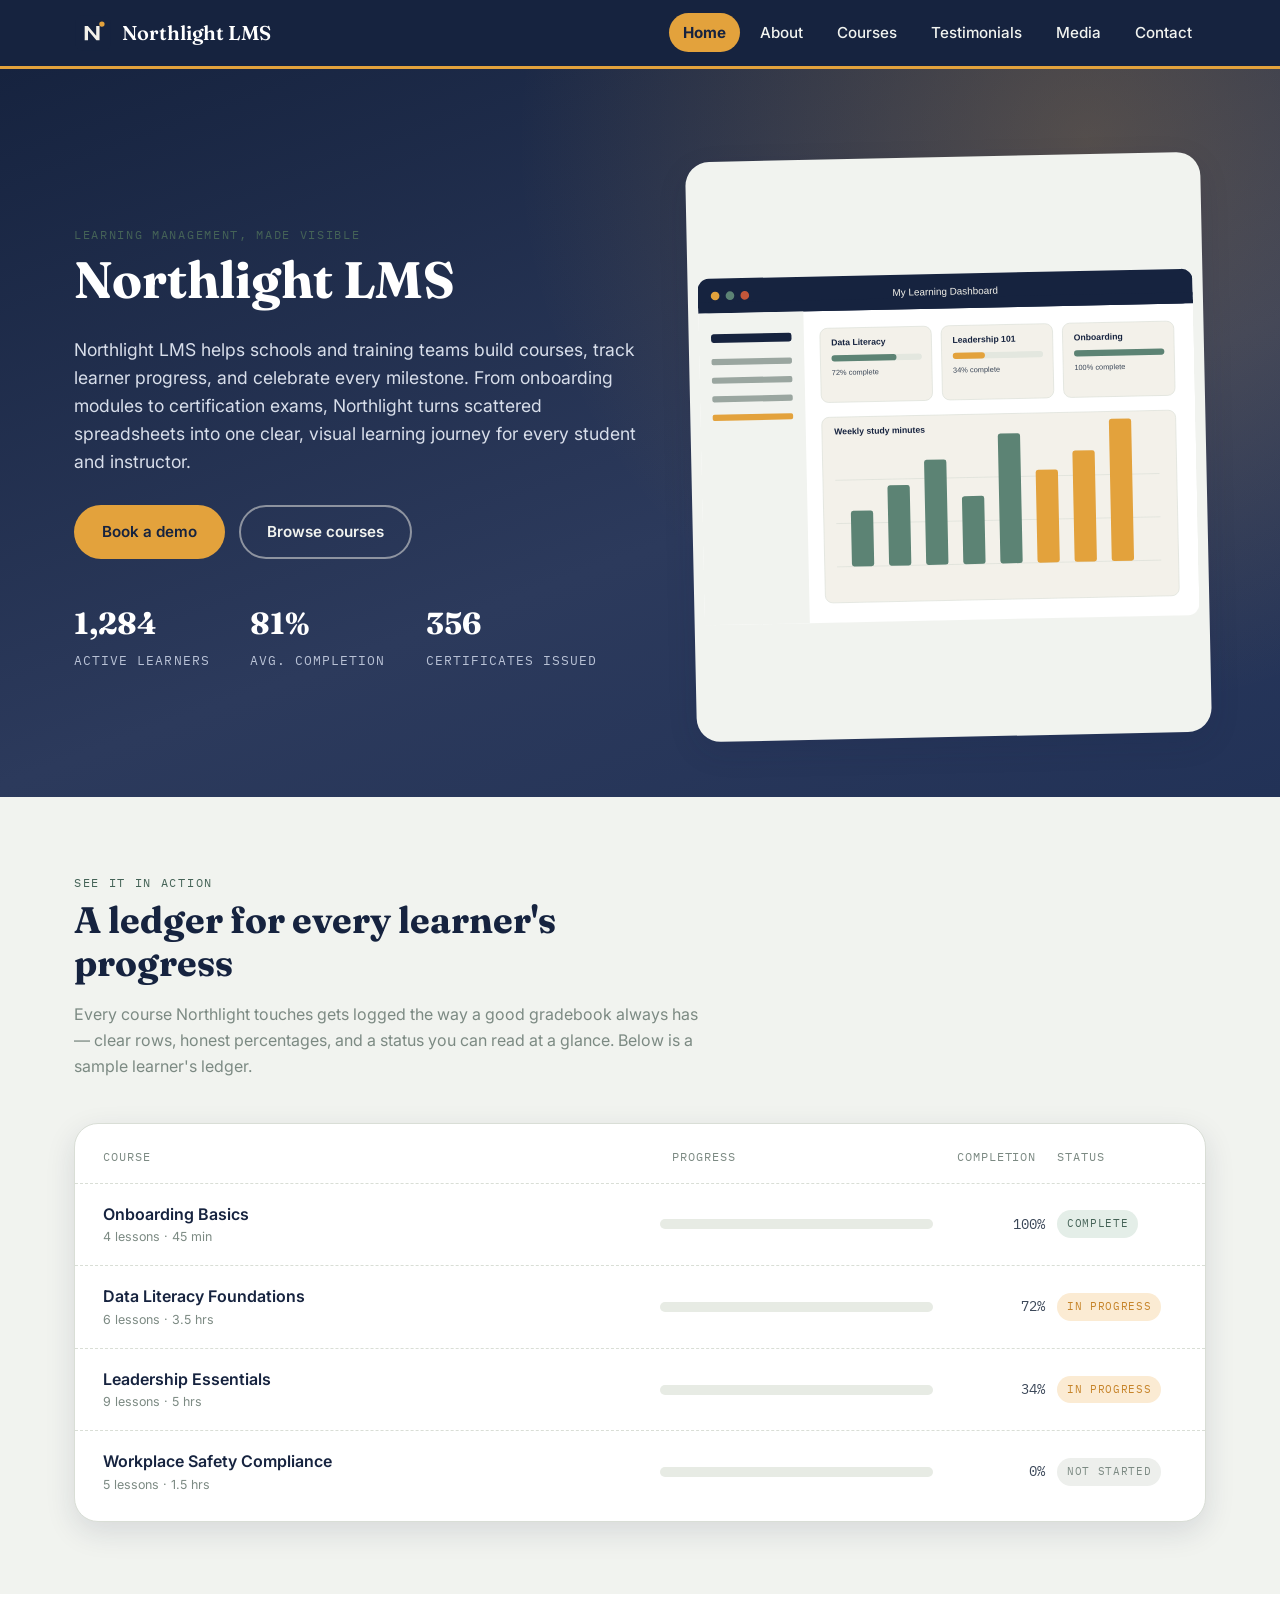
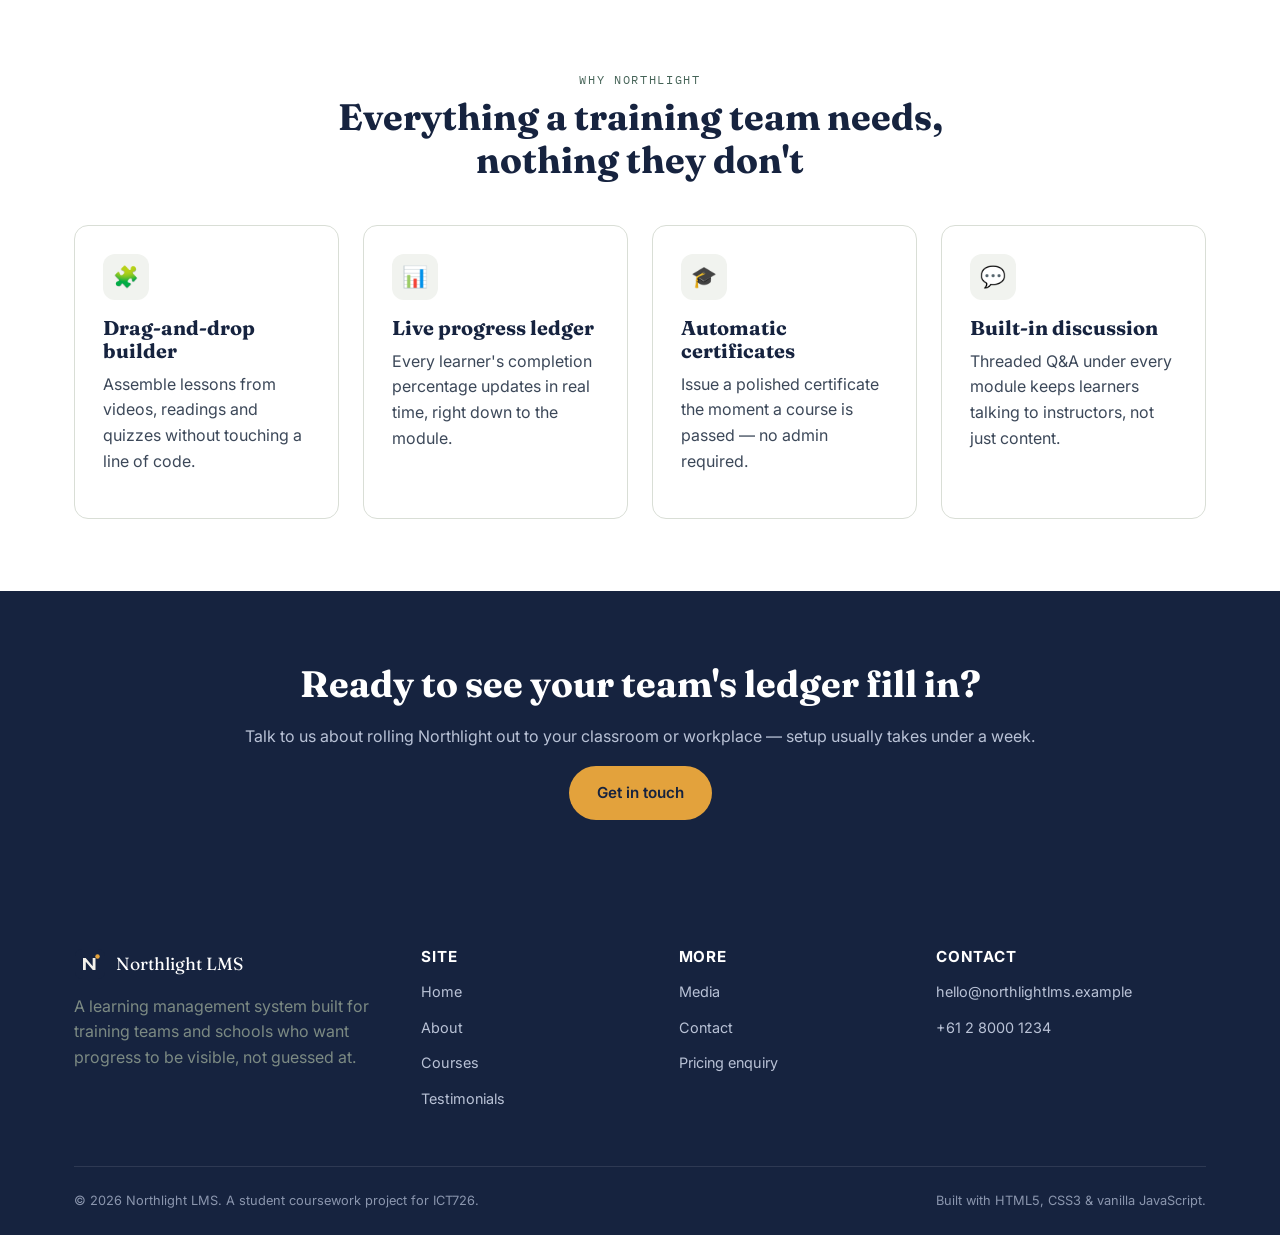
==== index.html @ 41a7d814 "Added my project learning management system" ====
<!DOCTYPE html>
<html lang="en">
<head>
<meta charset="UTF-8">
<meta name="viewport" content="width=device-width, initial-scale=1.0">
<title>Northlight LMS — Learning Management System for Teams &amp; Schools</title>
<meta name="description" content="Northlight LMS helps schools and training teams build courses, track learner progress and celebrate every milestone in one clear, visual dashboard.">
<link rel="preconnect" href="https://fonts.googleapis.com">
<link rel="preconnect" href="https://fonts.gstatic.com" crossorigin>
<link href="https://fonts.googleapis.com/css2?family=Fraunces:opsz,wght@9..144,400;9..144,600;9..144,700&family=Inter:wght@400;500;600;700&family=IBM+Plex+Mono:wght@400;500&display=swap" rel="stylesheet">
<link rel="stylesheet" href="css/main.css">
<link rel="stylesheet" href="css/responsive.css">
<link rel="icon" href="images/logo.svg" type="image/svg+xml">
</head>
<body>
<a class="skip-link" href="#main">Skip to main content</a>

<header class="site-header">
  <div class="nav-wrap">
    <a class="brand" href="index.html">
      <img src="images/logo.svg" alt="" width="38" height="38">
      <span class="brand-name">Northlight LMS</span>
    </a>
    <button class="nav-toggle" aria-expanded="false" aria-controls="main-nav" aria-label="Toggle navigation menu">
      <span></span><span></span><span></span>
    </button>
    <nav class="main-nav" id="main-nav" aria-label="Primary">
      <ul>
        <li><a href="index.html" aria-current="page">Home</a></li>
        <li><a href="about.html">About</a></li>
        <li><a href="courses.html">Courses</a></li>
        <li><a href="testimonials.html">Testimonials</a></li>
        <li><a href="media.html">Media</a></li>
        <li><a href="contact.html">Contact</a></li>
      </ul>
    </nav>
  </div>
</header>

<main id="main">

  <!-- ============ HERO ============ -->
  <section class="hero">
    <div class="container">
      <div class="hero-copy">
        <span class="eyebrow">Learning management, made visible</span>
        <h1>Northlight LMS</h1>
        <p class="lede">Northlight LMS helps schools and training teams build courses, track learner progress, and celebrate every milestone. From onboarding modules to certification exams, Northlight turns scattered spreadsheets into one clear, visual learning journey for every student and instructor.</p>
        <div class="hero-actions">
          <a href="contact.html" class="btn btn-primary">Book a demo</a>
          <a href="courses.html" class="btn btn-ghost">Browse courses</a>
        </div>
        <div class="stat-row">
          <div class="stat"><b>1,284</b><span>Active learners</span></div>
          <div class="stat"><b>81%</b><span>Avg. completion</span></div>
          <div class="stat"><b>356</b><span>Certificates issued</span></div>
        </div>
      </div>
      <div class="hero-art">
        <img src="images/mockup-dashboard.svg" alt="Northlight dashboard showing three course progress cards and a weekly study-minutes chart" width="800" height="560" loading="eager">
      </div>
    </div>
  </section>

  <!-- ============ PROGRESS LEDGER (signature element) ============ -->
  <section aria-labelledby="ledger-heading">
    <div class="container">
      <div class="section-head left">
        <span class="eyebrow">See it in action</span>
        <h2 id="ledger-heading">A ledger for every learner's progress</h2>
        <p class="muted">Every course Northlight touches gets logged the way a good gradebook always has — clear rows, honest percentages, and a status you can read at a glance. Below is a sample learner's ledger.</p>
      </div>

      <div class="ledger" role="table" aria-label="Sample learner progress ledger">
        <div class="ledger-head" role="row">
          <span role="columnheader">Course</span>
          <span role="columnheader">Progress</span>
          <span role="columnheader">Completion</span>
          <span role="columnheader">Status</span>
        </div>

        <div class="ledger-row" role="row">
          <span class="course-name" role="cell">Onboarding Basics<small>4 lessons · 45 min</small></span>
          <span class="bar-track" role="cell"><span class="bar-fill" data-value="100" style="width:100%"></span></span>
          <span class="pct" role="cell">100%</span>
          <span class="status-pill done" role="cell">Complete</span>
        </div>

        <div class="ledger-row" role="row">
          <span class="course-name" role="cell">Data Literacy Foundations<small>6 lessons · 3.5 hrs</small></span>
          <span class="bar-track" role="cell"><span class="bar-fill" data-value="72" style="width:72%"></span></span>
          <span class="pct" role="cell">72%</span>
          <span class="status-pill progress" role="cell">In progress</span>
        </div>

        <div class="ledger-row" role="row">
          <span class="course-name" role="cell">Leadership Essentials<small>9 lessons · 5 hrs</small></span>
          <span class="bar-track" role="cell"><span class="bar-fill amber" data-value="34" style="width:34%"></span></span>
          <span class="pct" role="cell">34%</span>
          <span class="status-pill progress" role="cell">In progress</span>
        </div>

        <div class="ledger-row" role="row">
          <span class="course-name" role="cell">Workplace Safety Compliance<small>5 lessons · 1.5 hrs</small></span>
          <span class="bar-track" role="cell"><span class="bar-fill" data-value="0" style="width:0%"></span></span>
          <span class="pct" role="cell">0%</span>
          <span class="status-pill todo" role="cell">Not started</span>
        </div>
      </div>
    </div>
  </section>

  <!-- ============ FEATURES ============ -->
  <section class="section-alt" aria-labelledby="features-heading">
    <div class="container">
      <div class="section-head">
        <span class="eyebrow">Why Northlight</span>
        <h2 id="features-heading">Everything a training team needs, nothing they don't</h2>
      </div>
      <div class="grid grid-4">
        <div class="card">
          <div class="icon" aria-hidden="true">🧩</div>
          <h3>Drag-and-drop builder</h3>
          <p>Assemble lessons from videos, readings and quizzes without touching a line of code.</p>
        </div>
        <div class="card">
          <div class="icon" aria-hidden="true">📊</div>
          <h3>Live progress ledger</h3>
          <p>Every learner's completion percentage updates in real time, right down to the module.</p>
        </div>
        <div class="card">
          <div class="icon" aria-hidden="true">🎓</div>
          <h3>Automatic certificates</h3>
          <p>Issue a polished certificate the moment a course is passed — no admin required.</p>
        </div>
        <div class="card">
          <div class="icon" aria-hidden="true">💬</div>
          <h3>Built-in discussion</h3>
          <p>Threaded Q&amp;A under every module keeps learners talking to instructors, not just content.</p>
        </div>
      </div>
    </div>
  </section>

  <!-- ============ CTA STRIP ============ -->
  <section class="section-dark" aria-labelledby="cta-heading">
    <div class="container center">
      <h2 id="cta-heading">Ready to see your team's ledger fill in?</h2>
      <p class="muted">Talk to us about rolling Northlight out to your classroom or workplace — setup usually takes under a week.</p>
      <a href="contact.html" class="btn btn-primary">Get in touch</a>
    </div>
  </section>

</main>

<footer class="site-footer">
  <div class="container">
    <div class="footer-grid">
      <div>
        <div class="footer-brand">
          <img src="images/logo.svg" alt="" width="32" height="32">
          <span>Northlight LMS</span>
        </div>
        <p class="muted">A learning management system built for training teams and schools who want progress to be visible, not guessed at.</p>
      </div>
      <div>
        <h4>Site</h4>
        <ul>
          <li><a href="index.html">Home</a></li>
          <li><a href="about.html">About</a></li>
          <li><a href="courses.html">Courses</a></li>
          <li><a href="testimonials.html">Testimonials</a></li>
        </ul>
      </div>
      <div>
        <h4>More</h4>
        <ul>
          <li><a href="media.html">Media</a></li>
          <li><a href="contact.html">Contact</a></li>
          <li><a href="courses.html">Pricing enquiry</a></li>
        </ul>
      </div>
      <div>
        <h4>Contact</h4>
        <ul>
          <li><a href="mailto:hello@northlightlms.example">hello@northlightlms.example</a></li>
          <li><a href="tel:+61280001234">+61 2 8000 1234</a></li>
        </ul>
      </div>
    </div>
    <div class="footer-bottom">
      <span>© <span id="current-year">2026</span> Northlight LMS. A student coursework project for ICT726.</span>
      <span>Built with HTML5, CSS3 &amp; vanilla JavaScript.</span>
    </div>
  </div>
</footer>

<script src="js/main.js"></script>
</body>
</html>
---- css/main.css ----
/* =========================================================
   Northlight LMS — main.css
   Design tokens
   ========================================================= */
:root{
  --ink:      #16233F;
  --ink-soft: #2C3A5C;
  --paper:    #F1F3EF;
  --surface:  #FFFFFF;
  --amber:    #E3A23C;
  --amber-dark:#C6842A;
  --sage:     #5C8374;
  --sage-dark:#456357;
  --slate:    #3C4859;
  --muted:    #7C8A83;
  --line:     #D9DED6;
  --coral:    #C4573A;
  --radius-s: 8px;
  --radius-m: 14px;
  --radius-l: 24px;
  --shadow-s: 0 2px 8px rgba(22,35,63,0.08);
  --shadow-m: 0 10px 30px rgba(22,35,63,0.12);
  --maxw: 1180px;
  --font-display: 'Fraunces', Georgia, serif;
  --font-body: 'Inter', Arial, sans-serif;
  --font-mono: 'IBM Plex Mono', 'Courier New', monospace;
}

*,*::before,*::after{ box-sizing:border-box; }
html{ scroll-behavior:smooth; }
body{
  margin:0;
  font-family:var(--font-body);
  color:var(--slate);
  background:var(--paper);
  line-height:1.6;
  -webkit-font-smoothing:antialiased;
}
img{ max-width:100%; display:block; }
a{ color:inherit; }
h1,h2,h3,h4{
  font-family:var(--font-display);
  color:var(--ink);
  line-height:1.15;
  margin:0 0 .5em;
}
h1{ font-size:clamp(2.2rem,4vw,3.4rem); }
h2{ font-size:clamp(1.6rem,3vw,2.3rem); }
h3{ font-size:1.25rem; }
p{ margin:0 0 1em; }
.eyebrow{
  font-family:var(--font-mono);
  text-transform:uppercase;
  letter-spacing:.14em;
  font-size:.75rem;
  color:var(--sage-dark);
  display:inline-block;
  margin-bottom:.6em;
}
.container{ max-width:var(--maxw); margin:0 auto; padding:0 24px; }
section{ padding:72px 0; }
.section-tight{ padding:48px 0; }

/* Skip link */
.skip-link{
  position:absolute; left:-999px; top:0; background:var(--ink); color:#fff;
  padding:10px 18px; z-index:200; border-radius:0 0 8px 0;
}
.skip-link:focus{ left:0; }

/* Buttons */
.btn{
  display:inline-flex; align-items:center; gap:.5em;
  font-family:var(--font-body); font-weight:600; font-size:.95rem;
  padding:13px 26px; border-radius:999px; border:2px solid transparent;
  cursor:pointer; text-decoration:none; transition:transform .18s ease, box-shadow .18s ease, background .18s ease;
}
.btn:focus-visible{ outline:3px solid var(--amber); outline-offset:2px; }
.btn-primary{ background:var(--amber); color:var(--ink); }
.btn-primary:hover{ transform:translateY(-2px); box-shadow:var(--shadow-m); background:var(--amber-dark); }
.btn-ghost{ background:transparent; border-color:rgba(243,241,234,.5); color:inherit; }
.btn-ghost:hover{ border-color:var(--amber); transform:translateY(-2px); }
.btn-dark{ background:var(--ink); color:var(--paper); }
.btn-dark:hover{ background:var(--ink-soft); transform:translateY(-2px); box-shadow:var(--shadow-m); }
.btn-sm{ padding:9px 18px; font-size:.85rem; }

/* =========================================================
   Header / Navigation
   ========================================================= */
.site-header{
  position:sticky; top:0; z-index:100;
  background:var(--ink); color:var(--paper);
  border-bottom:3px solid var(--amber);
}
.nav-wrap{
  display:flex; align-items:center; justify-content:space-between;
  padding:14px 24px; max-width:var(--maxw); margin:0 auto;
}
.brand{ display:flex; align-items:center; gap:10px; text-decoration:none; }
.brand img{ width:38px; height:38px; }
.brand-name{ font-family:var(--font-display); font-size:1.25rem; color:#fff; font-weight:600; }

.nav-toggle{
  display:none; background:none; border:2px solid rgba(243,241,234,.4); border-radius:8px;
  padding:8px 10px; cursor:pointer;
}
.nav-toggle span{ display:block; width:22px; height:2px; background:#fff; margin:4px 0; transition:.2s; }

.main-nav ul{
  list-style:none; display:flex; gap:6px; margin:0; padding:0;
}
.main-nav a{
  text-decoration:none; color:var(--paper); font-size:.95rem; font-weight:500;
  padding:10px 14px; border-radius:999px; transition:background .18s ease, color .18s;
  position:relative;
}
.main-nav a:hover, .main-nav a:focus-visible{ background:rgba(243,241,234,.12); }
.main-nav a[aria-current="page"]{ background:var(--amber); color:var(--ink); font-weight:700; }

/* =========================================================
   Hero
   ========================================================= */
.hero{
  background:
    radial-gradient(circle at 85% 10%, rgba(227,162,60,.25), transparent 45%),
    linear-gradient(160deg, var(--ink) 0%, var(--ink-soft) 60%, #223257 100%);
  color:var(--paper);
  padding:88px 0 60px;
}
.hero .container{ display:grid; grid-template-columns:1.05fr .95fr; gap:48px; align-items:center; }
.hero h1{ color:#fff; }
.hero h1 em{ font-style:normal; color:var(--amber); }
.hero p.lede{ font-size:1.1rem; color:#D8DEEA; max-width:52ch; }
.hero-actions{ display:flex; gap:14px; margin-top:28px; flex-wrap:wrap; }
.hero-art{
  background:var(--paper); border-radius:var(--radius-l); padding:10px; box-shadow:var(--shadow-m);
  transform:rotate(-1.2deg);
}
.hero-art img{ border-radius:var(--radius-m); }

.stat-row{ display:flex; gap:32px; margin-top:40px; flex-wrap:wrap; }
.stat-row .stat{ margin-right:8px; }
.stat-row .stat b{ font-family:var(--font-display); font-size:1.9rem; color:#fff; display:block; }
.stat-row .stat span{ font-size:.82rem; color:#B9C2D6; font-family:var(--font-mono); text-transform:uppercase; letter-spacing:.08em; }

/* =========================================================
   Progress ledger — signature element
   ========================================================= */
.ledger{
  background:var(--surface); border-radius:var(--radius-l); box-shadow:var(--shadow-m);
  padding:8px 0; overflow:hidden; border:1px solid var(--line);
}
.ledger-head{
  display:grid; grid-template-columns:2fr 1fr 100px 120px;
  padding:16px 28px; font-family:var(--font-mono); font-size:.72rem;
  text-transform:uppercase; letter-spacing:.08em; color:var(--muted);
  border-bottom:1px dashed var(--line);
}
.ledger-row{
  display:grid; grid-template-columns:2fr 1fr 100px 120px; align-items:center;
  padding:18px 28px; border-bottom:1px dashed var(--line); gap:12px;
}
.ledger-row:last-child{ border-bottom:none; }
.ledger-row .course-name{ font-weight:600; color:var(--ink); }
.ledger-row .course-name small{ display:block; font-weight:400; color:var(--muted); font-size:.78rem; }
.bar-track{ height:10px; background:#E7EBE4; border-radius:99px; overflow:hidden; }
.bar-fill{ height:100%; border-radius:99px; background:linear-gradient(90deg, var(--sage), #7EA893); transition:width 1s ease; }
.bar-fill.amber{ background:linear-gradient(90deg, var(--amber), #F0C27A); }
.pct{ font-family:var(--font-mono); font-size:.85rem; color:var(--slate); text-align:right; }
.status-pill{
  font-family:var(--font-mono); font-size:.7rem; text-transform:uppercase; letter-spacing:.06em;
  padding:5px 10px; border-radius:999px; text-align:center; justify-self:start;
}
.status-pill.done{ background:#E4EEE8; color:var(--sage-dark); }
.status-pill.progress{ background:#FBEBD3; color:var(--amber-dark); }
.status-pill.todo{ background:#EDEFEC; color:var(--muted); }

/* =========================================================
   Feature grid / cards
   ========================================================= */
.grid{ display:grid; gap:24px; }
.grid-3{ grid-template-columns:repeat(3,1fr); }
.grid-4{ grid-template-columns:repeat(4,1fr); }
.grid-2{ grid-template-columns:repeat(2,1fr); }

.card{
  background:var(--surface); border-radius:var(--radius-m); padding:28px;
  border:1px solid var(--line); transition:transform .2s ease, box-shadow .2s ease;
}
.card:hover{ transform:translateY(-4px); box-shadow:var(--shadow-m); }
.card .icon{
  width:46px; height:46px; border-radius:12px; background:var(--paper);
  display:flex; align-items:center; justify-content:center; margin-bottom:16px;
  font-size:1.3rem;
}

.section-head{ max-width:640px; margin:0 auto 44px; text-align:center; }
.section-head.left{ margin:0 0 44px; text-align:left; }

.section-alt{ background:var(--surface); }
.section-dark{ background:var(--ink); color:var(--paper); }
.section-dark h2{ color:#fff; }
.section-dark .muted{ color:#B9C2D6; }

/* divider - ledger line motif */
.rule-dotted{ border:none; border-top:1px dashed var(--line); margin:0; }

/* =========================================================
   Course / product cards
   ========================================================= */
.course-card{
  background:var(--surface); border-radius:var(--radius-m); overflow:hidden;
  border:1px solid var(--line); display:flex; flex-direction:column;
  transition:transform .2s ease, box-shadow .2s ease;
}
.course-card:hover{ transform:translateY(-5px); box-shadow:var(--shadow-m); }
.course-card .thumb{
  height:120px; display:flex; align-items:center; justify-content:center;
  font-size:2.2rem; color:#fff;
}
.course-card .body{ padding:22px; flex:1; display:flex; flex-direction:column; }
.course-tags{ display:flex; gap:8px; margin-bottom:12px; flex-wrap:wrap; }
.tag{
  font-family:var(--font-mono); font-size:.68rem; text-transform:uppercase; letter-spacing:.06em;
  background:var(--paper); color:var(--slate); padding:4px 10px; border-radius:999px;
}
.course-meta{ margin-top:auto; display:flex; justify-content:space-between; align-items:center; padding-top:16px; border-top:1px dashed var(--line); font-size:.85rem; color:var(--muted); }

/* =========================================================
   Timeline (About page — genuine chronological sequence)
   ========================================================= */
.timeline{ position:relative; padding-left:32px; border-left:2px solid var(--line); }
.timeline-item{ position:relative; padding-bottom:36px; }
.timeline-item:last-child{ padding-bottom:0; }
.timeline-item::before{
  content:""; position:absolute; left:-38px; top:4px; width:14px; height:14px;
  border-radius:50%; background:var(--amber); border:3px solid var(--surface); box-shadow:0 0 0 2px var(--amber);
}
.timeline-item .year{ font-family:var(--font-mono); font-size:.8rem; color:var(--sage-dark); }

/* Avatars (initials) instead of stock photography of real people */
.avatar{
  width:64px; height:64px; border-radius:50%; display:flex; align-items:center; justify-content:center;
  font-family:var(--font-display); font-weight:600; font-size:1.2rem; color:#fff; margin-bottom:14px;
}

/* =========================================================
   Testimonials
   ========================================================= */
.testimonial-columns{ column-count:2; column-gap:24px; }
.testimonial{
  break-inside:avoid; background:var(--surface); border:1px solid var(--line); border-radius:var(--radius-m);
  padding:26px; margin-bottom:24px; display:inline-block; width:100%;
}
.stars{ color:var(--amber); letter-spacing:2px; margin-bottom:10px; font-size:.9rem; }
.quote-mark{ font-family:var(--font-display); font-size:2.4rem; color:var(--line); line-height:0; display:block; margin-bottom:6px; }
.testimonial footer{ margin-top:14px; display:flex; align-items:center; gap:10px; }
.testimonial footer .who b{ display:block; color:var(--ink); font-size:.92rem; }
.testimonial footer .who span{ font-size:.78rem; color:var(--muted); }

/* =========================================================
   Media / gallery + lightbox
   ========================================================= */
.gallery-grid{ display:grid; grid-template-columns:repeat(3,1fr); gap:20px; }
.gallery-item{
  background:var(--surface); border-radius:var(--radius-m); overflow:hidden; border:1px solid var(--line);
  cursor:pointer; padding:0; text-align:left; width:100%; transition:transform .2s ease, box-shadow .2s ease;
}
.gallery-item:hover, .gallery-item:focus-visible{ transform:translateY(-4px); box-shadow:var(--shadow-m); outline:none; }
.gallery-item:focus-visible{ outline:3px solid var(--amber); outline-offset:2px; }
.gallery-item img{ width:100%; height:170px; object-fit:cover; background:var(--paper); }
.gallery-item figcaption{ padding:14px 16px; font-size:.88rem; color:var(--slate); }
.gallery-item figcaption b{ display:block; color:var(--ink); font-size:.94rem; margin-bottom:2px; }

.lightbox{
  position:fixed; inset:0; background:rgba(22,35,63,.86); display:none;
  align-items:center; justify-content:center; z-index:1000; padding:24px;
}
.lightbox.open{ display:flex; }
.lightbox-box{ background:var(--surface); border-radius:var(--radius-m); max-width:800px; width:100%; overflow:hidden; }
.lightbox-box img{ width:100%; }
.lightbox-caption{ padding:16px 22px; display:flex; justify-content:space-between; align-items:center; gap:12px; }
.lightbox-close{
  background:var(--ink); color:#fff; border:none; width:38px; height:38px; border-radius:50%;
  cursor:pointer; font-size:1.1rem; line-height:1;
}
.lightbox-close:focus-visible{ outline:3px solid var(--amber); }

.video-frame{ border-radius:var(--radius-m); overflow:hidden; box-shadow:var(--shadow-m); border:1px solid var(--line); }
.video-frame video{ width:100%; display:block; background:#000; }

/* =========================================================
   Forms (Contact page)
   ========================================================= */
.form-card{
  background:var(--surface); border-radius:var(--radius-l); padding:40px; border:1px solid var(--line); box-shadow:var(--shadow-s);
}
.field{ margin-bottom:20px; }
.field label{ display:block; font-weight:600; color:var(--ink); font-size:.92rem; margin-bottom:6px; }
.field .hint{ font-size:.78rem; color:var(--muted); margin-top:4px; }
.field input, .field textarea, .field select{
  width:100%; padding:12px 14px; border-radius:var(--radius-s); border:1.5px solid var(--line);
  font-family:var(--font-body); font-size:.95rem; background:var(--paper); color:var(--slate);
  transition:border-color .15s ease, box-shadow .15s ease;
}
.field input:focus, .field textarea:focus, .field select:focus{
  outline:none; border-color:var(--sage); box-shadow:0 0 0 3px rgba(92,131,116,.18); background:var(--surface);
}
.field input:invalid:not(:placeholder-shown), .field textarea:invalid:not(:placeholder-shown){
  border-color:var(--coral);
}
.error-msg{ color:var(--coral); font-size:.82rem; margin-top:6px; display:none; font-weight:600; }
.error-msg.show{ display:block; }
.field.has-error input, .field.has-error textarea{ border-color:var(--coral); box-shadow:0 0 0 3px rgba(196,87,58,.14); }
.form-status{
  padding:16px 18px; border-radius:var(--radius-s); margin-bottom:20px; font-weight:600; display:none; font-size:.92rem;
}
.form-status.show{ display:block; }
.form-status.success{ background:#E4EEE8; color:var(--sage-dark); display:block; }
.form-status.error{ background:#FBE6E0; color:var(--coral); display:block; }
.char-count{ font-size:.75rem; color:var(--muted); text-align:right; margin-top:4px; }

.contact-info-grid{ display:grid; grid-template-columns:1.1fr 1fr; gap:40px; align-items:start; }
.info-list{ list-style:none; margin:0; padding:0; }
.info-list li{ display:flex; gap:14px; padding:16px 0; border-bottom:1px dashed var(--line); }
.info-list li:last-child{ border-bottom:none; }
.info-list .ico{
  width:40px; height:40px; border-radius:10px; background:var(--paper); display:flex; align-items:center; justify-content:center; flex-shrink:0;
}
.social-row{ display:flex; gap:10px; margin-top:20px; }
.social-row a{
  width:40px; height:40px; border-radius:50%; background:var(--ink); color:#fff; display:flex; align-items:center;
  justify-content:center; text-decoration:none; font-size:.85rem; transition:background .18s ease, transform .18s ease;
}
.social-row a:hover{ background:var(--amber); color:var(--ink); transform:translateY(-2px); }

/* =========================================================
   Footer
   ========================================================= */
.site-footer{ background:var(--ink); color:#C9D0E0; padding:56px 0 24px; }
.footer-grid{ display:grid; grid-template-columns:1.4fr 1fr 1fr 1.2fr; gap:32px; }
.footer-grid h4{ color:#fff; font-size:.95rem; margin-bottom:14px; font-family:var(--font-body); text-transform:uppercase; letter-spacing:.06em; }
.footer-grid ul{ list-style:none; margin:0; padding:0; }
.footer-grid li{ margin-bottom:10px; }
.footer-grid a{ text-decoration:none; color:#B9C2D6; font-size:.9rem; }
.footer-grid a:hover{ color:var(--amber); }
.footer-bottom{
  margin-top:44px; padding-top:24px; border-top:1px solid rgba(255,255,255,.1);
  display:flex; justify-content:space-between; flex-wrap:wrap; gap:10px; font-size:.8rem; color:#8B96AE;
}
.footer-brand{ display:flex; align-items:center; gap:10px; margin-bottom:14px; }
.footer-brand img{ width:32px; height:32px; }
.footer-brand span{ font-family:var(--font-display); font-size:1.1rem; color:#fff; }

/* Utility */
.muted{ color:var(--muted); }
.center{ text-align:center; }
.mt-0{ margin-top:0; }
.visually-hidden{
  position:absolute; width:1px; height:1px; padding:0; margin:-1px; overflow:hidden;
  clip:rect(0,0,0,0); white-space:nowrap; border:0;
}

@media (prefers-reduced-motion: reduce){
  *{ animation-duration:.001ms !important; transition-duration:.001ms !important; scroll-behavior:auto !important; }
}
---- css/responsive.css ----
/* =========================================================
   Northlight LMS — responsive.css
   Breakpoints: 1024px (tablet landscape), 768px (tablet/mobile),
   480px (small phones)
   ========================================================= */

/* ---------- Tablet (<=1024px) ---------- */
@media (max-width:1024px){
  .hero .container{ grid-template-columns:1fr; }
  .hero-art{ order:-1; transform:none; max-width:520px; margin:0 auto; }
  .grid-4{ grid-template-columns:repeat(2,1fr); }
  .grid-3{ grid-template-columns:repeat(2,1fr); }
  .footer-grid{ grid-template-columns:1fr 1fr; }
  .contact-info-grid{ grid-template-columns:1fr; }
  .gallery-grid{ grid-template-columns:repeat(2,1fr); }
}

/* ---------- Tablet / mobile nav switch (<=860px) ---------- */
@media (max-width:860px){
  .nav-toggle{ display:block; }
  .main-nav{
    position:absolute; top:100%; left:0; right:0; background:var(--ink);
    border-bottom:3px solid var(--amber);
    max-height:0; overflow:hidden; transition:max-height .25s ease;
  }
  .main-nav.open{ max-height:420px; }
  .main-nav ul{ flex-direction:column; padding:10px 24px 20px; gap:2px; }
  .main-nav a{ display:block; padding:12px 14px; }
  .site-header{ position:relative; }
}

/* ---------- Mobile (<=768px) ---------- */
@media (max-width:768px){
  section{ padding:52px 0; }
  h1{ font-size:2rem; }
  .ledger-head{ display:none; }
  .ledger-row{ grid-template-columns:1fr; gap:8px; padding:18px 20px; text-align:left; }
  .ledger-row .pct{ text-align:left; }
  .status-pill{ justify-self:start; }
  .grid-3, .grid-4{ grid-template-columns:1fr; }
  .testimonial-columns{ column-count:1; }
  .footer-grid{ grid-template-columns:1fr; }
  .footer-bottom{ flex-direction:column; text-align:center; }
  .form-card{ padding:26px; }
  .stat-row{ gap:22px; }
  .gallery-grid{ grid-template-columns:1fr; }
}

/* ---------- Small phones (<=480px) ---------- */
@media (max-width:480px){
  .container{ padding:0 16px; }
  .hero{ padding:64px 0 40px; }
  .hero-actions{ flex-direction:column; align-items:stretch; }
  .hero-actions .btn{ justify-content:center; }
  .card, .form-card{ padding:20px; }
  .nav-wrap{ padding:12px 16px; }
  .brand-name{ font-size:1.05rem; }
}
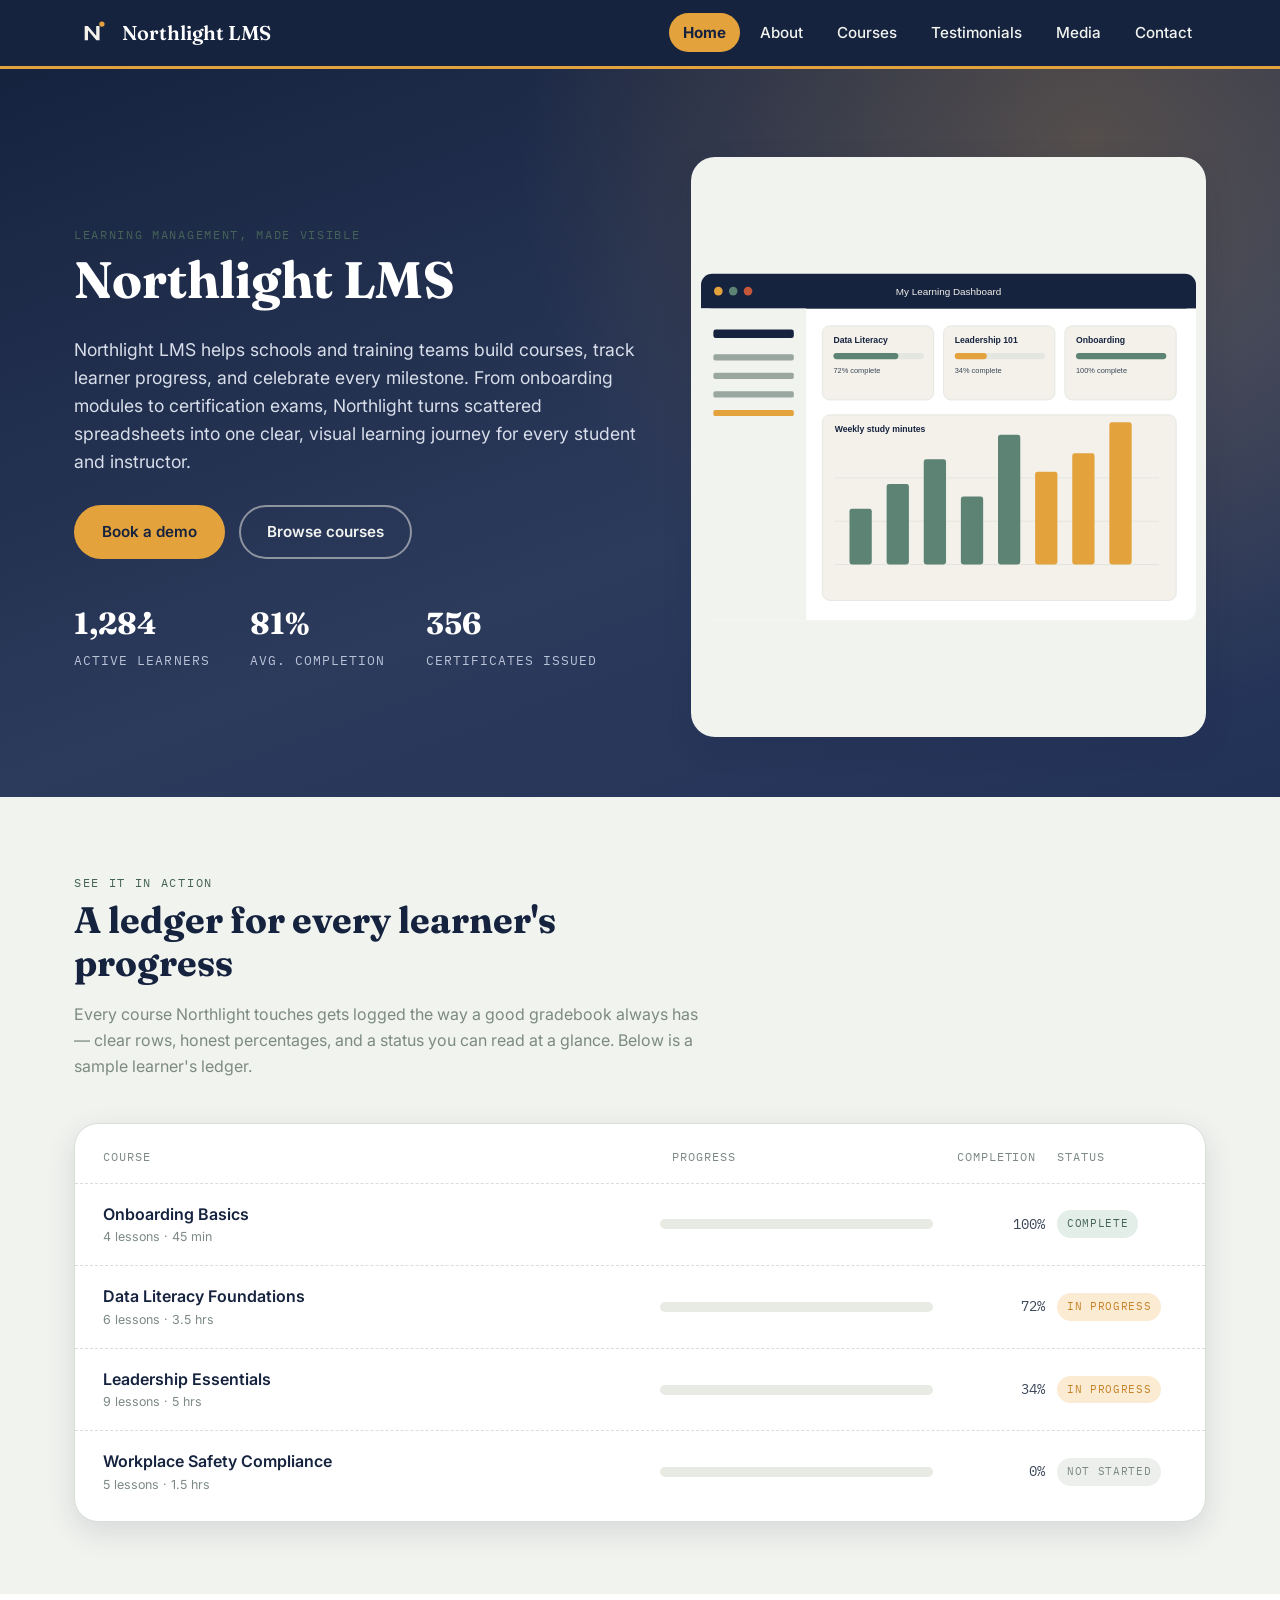
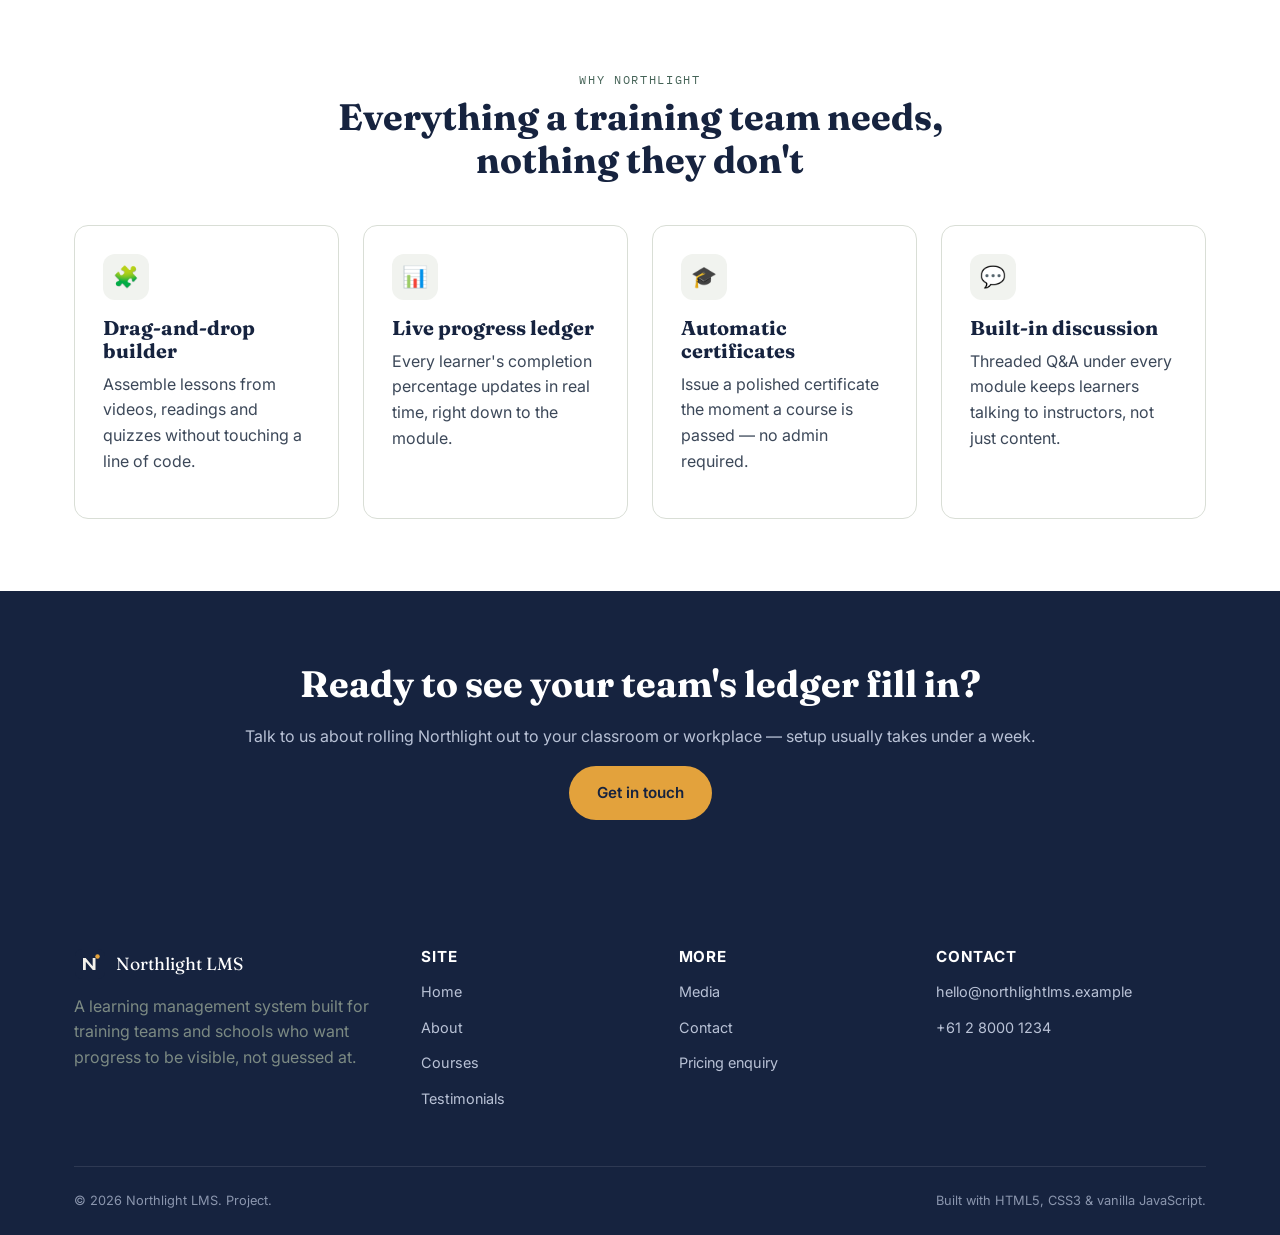
==== commit 2b74661c: "Made some changes" ====
--- a/index.html
+++ b/index.html
@@ -189,7 +189,7 @@
       </div>
     </div>
     <div class="footer-bottom">
-      <span>© <span id="current-year">2026</span> Northlight LMS. A student coursework project for ICT726.</span>
+      <span>© <span id="current-year">2026</span> Northlight LMS. Project.</span>
       <span>Built with HTML5, CSS3 &amp; vanilla JavaScript.</span>
     </div>
   </div>
--- a/css/main.css
+++ b/css/main.css
@@ -1,6 +1,6 @@
 /* =========================================================
-   Northlight LMS — main.css
-   Design tokens
+  Northlight LMS — main.css
+  Design tokens
    ========================================================= */
 :root{
   --ink:      #16233F;
@@ -118,7 +118,7 @@
 .main-nav a[aria-current="page"]{ background:var(--amber); color:var(--ink); font-weight:700; }
 
 /* =========================================================
-   Hero
+  Hero
    ========================================================= */
 .hero{
   background:
@@ -134,9 +134,12 @@
 .hero-actions{ display:flex; gap:14px; margin-top:28px; flex-wrap:wrap; }
 .hero-art{
   background:var(--paper); border-radius:var(--radius-l); padding:10px; box-shadow:var(--shadow-m);
-  transform:rotate(-1.2deg);
-}
-.hero-art img{ border-radius:var(--radius-m); }
+  
+}
+.hero-art img{ 
+  border-radius:var(--radius-m); 
+  
+}
 
 .stat-row{ display:flex; gap:32px; margin-top:40px; flex-wrap:wrap; }
 .stat-row .stat{ margin-right:8px; }
